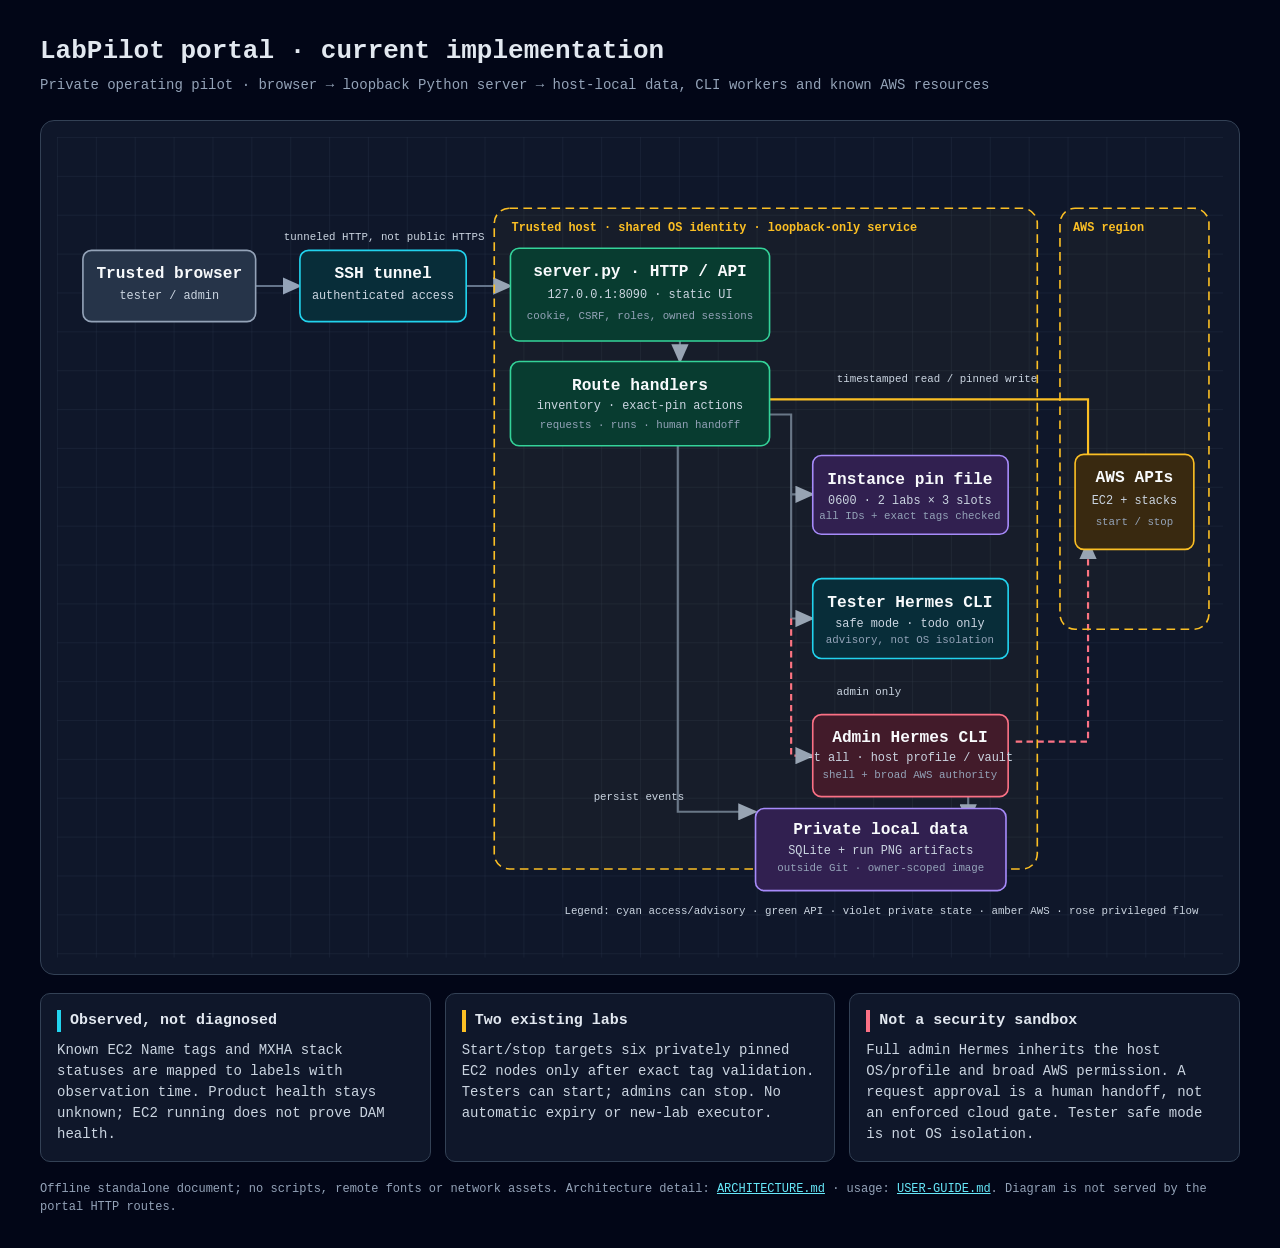
==== docs/architecture.html @ a13debcc "Add private LabPilot portal source and guides" ====
<!doctype html>
<html lang="en">
<head>
<meta charset="utf-8">
<meta name="viewport" content="width=device-width,initial-scale=1">
<title>LabPilot portal — current architecture</title>
<style>
  *{box-sizing:border-box}body{margin:0;background:#020617;color:#e2e8f0;font:14px/1.5 ui-monospace,SFMono-Regular,Consolas,monospace;padding:32px}main{max-width:1200px;margin:auto}h1{font-size:26px;margin:0 0 4px}h2{font-size:15px;margin:0 0 8px}.subtitle,.caption,footer{color:#94a3b8}.subtitle{margin:0 0 24px}.frame{overflow-x:auto;border:1px solid #334155;border-radius:14px;padding:16px;background:#0f172a}svg{display:block;width:100%;min-width:950px;height:auto}.cards{display:grid;grid-template-columns:repeat(auto-fit,minmax(240px,1fr));gap:14px;margin:18px 0}.card{border:1px solid #334155;border-radius:10px;padding:16px;background:#0f172a}.card p{margin:0;color:#cbd5e1}.card h2{border-left:4px solid #22d3ee;padding-left:9px}.card.warning h2{border-color:#fb7185}.card.cloud h2{border-color:#fbbf24}footer{font-size:12px;margin-top:18px}a{color:#67e8f9}svg text{font-family:ui-monospace,SFMono-Regular,Consolas,monospace}svg .title{fill:#f8fafc;font-size:15px;font-weight:bold}svg .sub{fill:#cbd5e1;font-size:11px}svg .small{fill:#94a3b8;font-size:10px}svg .boundary{fill:rgba(251,191,36,.035);stroke:#fbbf24;stroke-width:1.5;stroke-dasharray:8 5}svg .box{stroke-width:1.5}svg .frontend{fill:#082d39;stroke:#22d3ee}svg .backend{fill:#083c30;stroke:#34d399}svg .store{fill:#312050;stroke:#a78bfa}svg .cloudbox{fill:#392910;stroke:#fbbf24}svg .caution{fill:#421b2a;stroke:#fb7185}svg .external{fill:#263449;stroke:#94a3b8}svg .flow{fill:none;stroke:#64748b;stroke-width:2;marker-end:url(#arrow)}svg .flow.hot{stroke:#fb7185;stroke-dasharray:6 4}svg .flow.cloudline{stroke:#fbbf24}svg .label{fill:#cbd5e1;font-size:10px}svg .badge{fill:#fbbf24;font-size:11px;font-weight:bold}@media(max-width:600px){body{padding:16px}h1{font-size:21px}.frame{padding:8px}}
</style>
</head>
<body><main>
<h1>LabPilot portal · current implementation</h1>
<p class="subtitle">Private operating pilot · browser → loopback Python server → host-local data, CLI workers and known AWS resources</p>
<div class="frame"><svg viewBox="0 0 1080 760" role="img" aria-labelledby="diagram-title diagram-desc" xmlns="http://www.w3.org/2000/svg">
<title id="diagram-title">LabPilot portal runtime architecture and trust boundary</title>
<desc id="diagram-desc">A trusted browser reaches a loopback Python HTTP server through an authenticated SSH tunnel. The server stores sessions, requests, runs and screenshot artifacts privately, calls AWS CLI for observed inventory and exact pinned EC2 start or stop, and starts either a bounded tester Hermes CLI or a full host-privileged admin Hermes CLI. The admin CLI shares the host vault and broad AWS identity. New environment approval is only a human handoff, not provisioning.</desc>
<defs><pattern id="grid" width="36" height="36" patternUnits="userSpaceOnUse"><path d="M36 0H0V36" fill="none" stroke="#263449" stroke-width=".6"/></pattern><marker id="arrow" markerWidth="9" markerHeight="8" refX="8" refY="4" orient="auto"><path d="M0 0L9 4 0 8Z" fill="#94a3b8"/></marker></defs>
<rect width="1080" height="760" fill="url(#grid)"/>
<!-- Arrows precede components so they do not cross text or card fills. -->
<path class="flow" d="M184 138H225"/><path class="flow" d="M379 138H420"/>
<path class="flow" d="M577 153V208"/><path class="flow" d="M660 257H680V331H700"/>
<path class="flow" d="M680 331V446H700"/><path class="flow hot" d="M680 446V573H700"/>
<path class="flow cloudline" d="M655 243H955V322"/>
<path class="flow hot" d="M888 560H955V375"/>
<path class="flow" d="M844 560V634"/><path class="flow" d="M575 285V625H647"/>
<rect class="boundary" x="405" y="66" width="503" height="612" rx="14"/>
<text class="badge" x="421" y="87">Trusted host · shared OS identity · loopback-only service</text>
<rect class="boundary" x="929" y="66" width="138" height="390" rx="14"/>
<text class="badge" x="941" y="87">AWS region</text>
<rect class="box external" x="24" y="105" width="160" height="66" rx="8"/><text class="title" x="104" y="131" text-anchor="middle">Trusted browser</text><text class="sub" x="104" y="150" text-anchor="middle">tester / admin</text>
<rect class="box frontend" x="225" y="105" width="154" height="66" rx="8"/><text class="title" x="302" y="131" text-anchor="middle">SSH tunnel</text><text class="sub" x="302" y="150" text-anchor="middle">authenticated access</text>
<rect class="box backend" x="420" y="103" width="240" height="86" rx="8"/><text class="title" x="540" y="129" text-anchor="middle">server.py · HTTP / API</text><text class="sub" x="540" y="149" text-anchor="middle">127.0.0.1:8090 · static UI</text><text class="small" x="540" y="169" text-anchor="middle">cookie, CSRF, roles, owned sessions</text>
<rect class="box backend" x="420" y="208" width="240" height="78" rx="8"/><text class="title" x="540" y="234" text-anchor="middle">Route handlers</text><text class="sub" x="540" y="252" text-anchor="middle">inventory · exact-pin actions</text><text class="small" x="540" y="270" text-anchor="middle">requests · runs · human handoff</text>
<rect class="box store" x="647" y="622" width="232" height="76" rx="8"/><text class="title" x="763" y="646" text-anchor="middle">Private local data</text><text class="sub" x="763" y="664" text-anchor="middle">SQLite + run PNG artifacts</text><text class="small" x="763" y="680" text-anchor="middle">outside Git · owner-scoped image</text>
<rect class="box store" x="700" y="295" width="181" height="73" rx="8"/><text class="title" x="790" y="321" text-anchor="middle">Instance pin file</text><text class="sub" x="790" y="340" text-anchor="middle">0600 · 2 labs × 3 slots</text><text class="small" x="790" y="354" text-anchor="middle">all IDs + exact tags checked</text>
<rect class="box frontend" x="700" y="409" width="181" height="74" rx="8"/><text class="title" x="790" y="435" text-anchor="middle">Tester Hermes CLI</text><text class="sub" x="790" y="454" text-anchor="middle">safe mode · todo only</text><text class="small" x="790" y="469" text-anchor="middle">advisory, not OS isolation</text>
<rect class="box caution" x="700" y="535" width="181" height="76" rx="8"/><text class="title" x="790" y="560" text-anchor="middle">Admin Hermes CLI</text><text class="sub" x="790" y="578" text-anchor="middle">-t all · host profile / vault</text><text class="small" x="790" y="594" text-anchor="middle">shell + broad AWS authority</text>
<rect class="box cloudbox" x="943" y="294" width="110" height="88" rx="8"/><text class="title" x="998" y="320" text-anchor="middle">AWS APIs</text><text class="sub" x="998" y="340" text-anchor="middle">EC2 + stacks</text><text class="small" x="998" y="359" text-anchor="middle">start / stop</text>
<text class="label" x="303" y="95" text-anchor="middle">tunneled HTTP, not public HTTPS</text>
<text class="label" x="908" y="227" text-anchor="end">timestamped read / pinned write</text>
<text class="label" x="752" y="517" text-anchor="middle">admin only</text>
<text class="label" x="539" y="614" text-anchor="middle">persist events</text>
<text class="label" x="470" y="720">Legend: cyan access/advisory · green API · violet private state · amber AWS · rose privileged flow</text>
</svg></div>
<div class="cards">
<section class="card"><h2>Observed, not diagnosed</h2><p>Known EC2 Name tags and MXHA stack statuses are mapped to labels with observation time. Product health stays unknown; EC2 running does not prove DAM health.</p></section>
<section class="card cloud"><h2>Two existing labs</h2><p>Start/stop targets six privately pinned EC2 nodes only after exact tag validation. Testers can start; admins can stop. No automatic expiry or new-lab executor.</p></section>
<section class="card warning"><h2>Not a security sandbox</h2><p>Full admin Hermes inherits the host OS/profile and broad AWS permission. A request approval is a human handoff, not an enforced cloud gate. Tester safe mode is not OS isolation.</p></section>
</div>
<footer>Offline standalone document; no scripts, remote fonts or network assets. Architecture detail: <a href="../ARCHITECTURE.md">ARCHITECTURE.md</a> · usage: <a href="../USER-GUIDE.md">USER-GUIDE.md</a>. Diagram is not served by the portal HTTP routes.</footer>
</main></body></html>
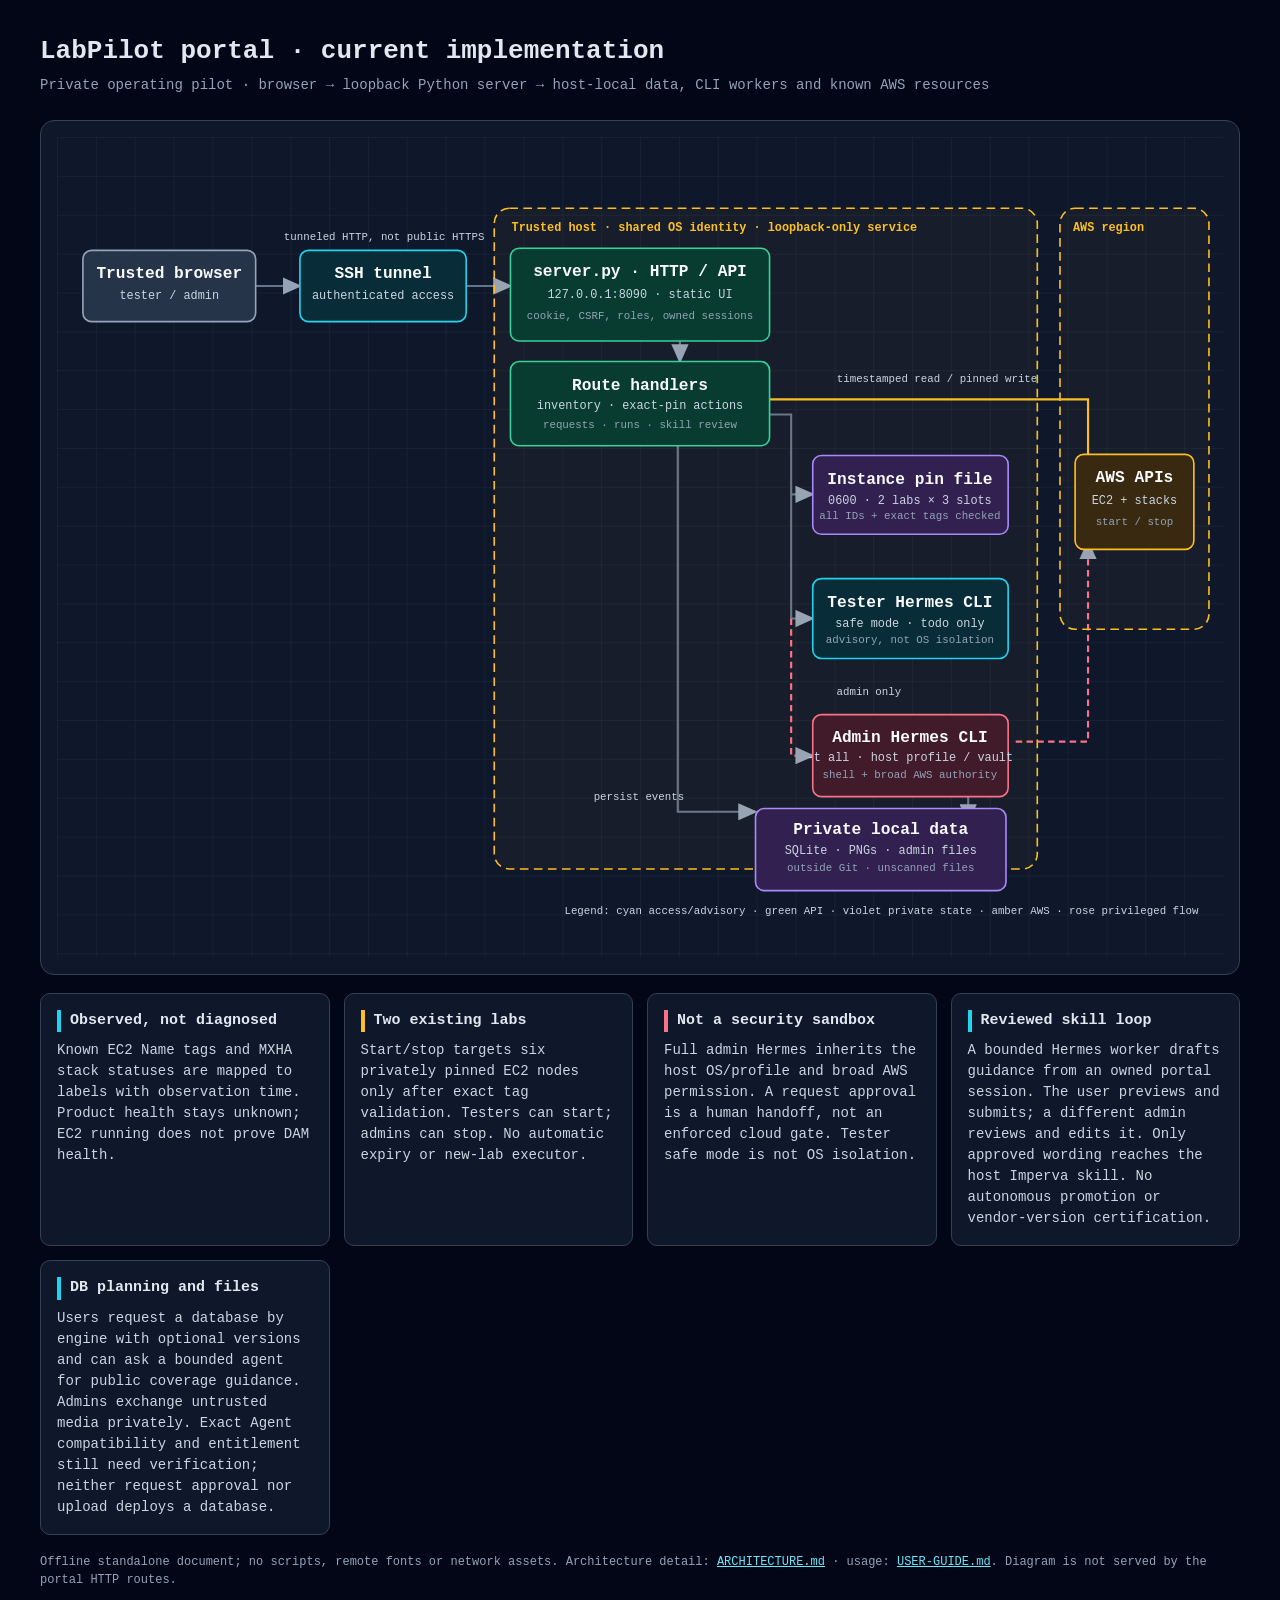
==== commit 5bcbcd57: "Publish private LabPilot portal updates and README intro" ====
--- a/docs/architecture.html
+++ b/docs/architecture.html
@@ -13,7 +13,7 @@
 <p class="subtitle">Private operating pilot · browser → loopback Python server → host-local data, CLI workers and known AWS resources</p>
 <div class="frame"><svg viewBox="0 0 1080 760" role="img" aria-labelledby="diagram-title diagram-desc" xmlns="http://www.w3.org/2000/svg">
 <title id="diagram-title">LabPilot portal runtime architecture and trust boundary</title>
-<desc id="diagram-desc">A trusted browser reaches a loopback Python HTTP server through an authenticated SSH tunnel. The server stores sessions, requests, runs and screenshot artifacts privately, calls AWS CLI for observed inventory and exact pinned EC2 start or stop, and starts either a bounded tester Hermes CLI or a full host-privileged admin Hermes CLI. The admin CLI shares the host vault and broad AWS identity. New environment approval is only a human handoff, not provisioning.</desc>
+<desc id="diagram-desc">A trusted browser reaches a loopback Python HTTP server through an authenticated SSH tunnel. The server stores sessions, requests, runs, skill proposals, admin-uploaded untrusted files and screenshot artifacts privately, calls AWS CLI for observed inventory and exact pinned EC2 start or stop, and starts a bounded tester Hermes CLI, a separate DB compatibility advice worker, or a full host-privileged admin Hermes CLI. The admin CLI shares the host vault and broad AWS identity. A separate admin can approve reviewed skill guidance into the installed host Imperva skill; the review path is described below the diagram. New database and MX environment approval is only a human handoff, not provisioning.</desc>
 <defs><pattern id="grid" width="36" height="36" patternUnits="userSpaceOnUse"><path d="M36 0H0V36" fill="none" stroke="#263449" stroke-width=".6"/></pattern><marker id="arrow" markerWidth="9" markerHeight="8" refX="8" refY="4" orient="auto"><path d="M0 0L9 4 0 8Z" fill="#94a3b8"/></marker></defs>
 <rect width="1080" height="760" fill="url(#grid)"/>
 <!-- Arrows precede components so they do not cross text or card fills. -->
@@ -30,8 +30,8 @@
 <rect class="box external" x="24" y="105" width="160" height="66" rx="8"/><text class="title" x="104" y="131" text-anchor="middle">Trusted browser</text><text class="sub" x="104" y="150" text-anchor="middle">tester / admin</text>
 <rect class="box frontend" x="225" y="105" width="154" height="66" rx="8"/><text class="title" x="302" y="131" text-anchor="middle">SSH tunnel</text><text class="sub" x="302" y="150" text-anchor="middle">authenticated access</text>
 <rect class="box backend" x="420" y="103" width="240" height="86" rx="8"/><text class="title" x="540" y="129" text-anchor="middle">server.py · HTTP / API</text><text class="sub" x="540" y="149" text-anchor="middle">127.0.0.1:8090 · static UI</text><text class="small" x="540" y="169" text-anchor="middle">cookie, CSRF, roles, owned sessions</text>
-<rect class="box backend" x="420" y="208" width="240" height="78" rx="8"/><text class="title" x="540" y="234" text-anchor="middle">Route handlers</text><text class="sub" x="540" y="252" text-anchor="middle">inventory · exact-pin actions</text><text class="small" x="540" y="270" text-anchor="middle">requests · runs · human handoff</text>
-<rect class="box store" x="647" y="622" width="232" height="76" rx="8"/><text class="title" x="763" y="646" text-anchor="middle">Private local data</text><text class="sub" x="763" y="664" text-anchor="middle">SQLite + run PNG artifacts</text><text class="small" x="763" y="680" text-anchor="middle">outside Git · owner-scoped image</text>
+<rect class="box backend" x="420" y="208" width="240" height="78" rx="8"/><text class="title" x="540" y="234" text-anchor="middle">Route handlers</text><text class="sub" x="540" y="252" text-anchor="middle">inventory · exact-pin actions</text><text class="small" x="540" y="270" text-anchor="middle">requests · runs · skill review</text>
+<rect class="box store" x="647" y="622" width="232" height="76" rx="8"/><text class="title" x="763" y="646" text-anchor="middle">Private local data</text><text class="sub" x="763" y="664" text-anchor="middle">SQLite · PNGs · admin files</text><text class="small" x="763" y="680" text-anchor="middle">outside Git · unscanned files</text>
 <rect class="box store" x="700" y="295" width="181" height="73" rx="8"/><text class="title" x="790" y="321" text-anchor="middle">Instance pin file</text><text class="sub" x="790" y="340" text-anchor="middle">0600 · 2 labs × 3 slots</text><text class="small" x="790" y="354" text-anchor="middle">all IDs + exact tags checked</text>
 <rect class="box frontend" x="700" y="409" width="181" height="74" rx="8"/><text class="title" x="790" y="435" text-anchor="middle">Tester Hermes CLI</text><text class="sub" x="790" y="454" text-anchor="middle">safe mode · todo only</text><text class="small" x="790" y="469" text-anchor="middle">advisory, not OS isolation</text>
 <rect class="box caution" x="700" y="535" width="181" height="76" rx="8"/><text class="title" x="790" y="560" text-anchor="middle">Admin Hermes CLI</text><text class="sub" x="790" y="578" text-anchor="middle">-t all · host profile / vault</text><text class="small" x="790" y="594" text-anchor="middle">shell + broad AWS authority</text>
@@ -46,6 +46,8 @@
 <section class="card"><h2>Observed, not diagnosed</h2><p>Known EC2 Name tags and MXHA stack statuses are mapped to labels with observation time. Product health stays unknown; EC2 running does not prove DAM health.</p></section>
 <section class="card cloud"><h2>Two existing labs</h2><p>Start/stop targets six privately pinned EC2 nodes only after exact tag validation. Testers can start; admins can stop. No automatic expiry or new-lab executor.</p></section>
 <section class="card warning"><h2>Not a security sandbox</h2><p>Full admin Hermes inherits the host OS/profile and broad AWS permission. A request approval is a human handoff, not an enforced cloud gate. Tester safe mode is not OS isolation.</p></section>
+<section class="card"><h2>Reviewed skill loop</h2><p>A bounded Hermes worker drafts guidance from an owned portal session. The user previews and submits; a different admin reviews and edits it. Only approved wording reaches the host Imperva skill. No autonomous promotion or vendor-version certification.</p></section>
+<section class="card"><h2>DB planning and files</h2><p>Users request a database by engine with optional versions and can ask a bounded agent for public coverage guidance. Admins exchange untrusted media privately. Exact Agent compatibility and entitlement still need verification; neither request approval nor upload deploys a database.</p></section>
 </div>
 <footer>Offline standalone document; no scripts, remote fonts or network assets. Architecture detail: <a href="../ARCHITECTURE.md">ARCHITECTURE.md</a> · usage: <a href="../USER-GUIDE.md">USER-GUIDE.md</a>. Diagram is not served by the portal HTTP routes.</footer>
 </main></body></html>
